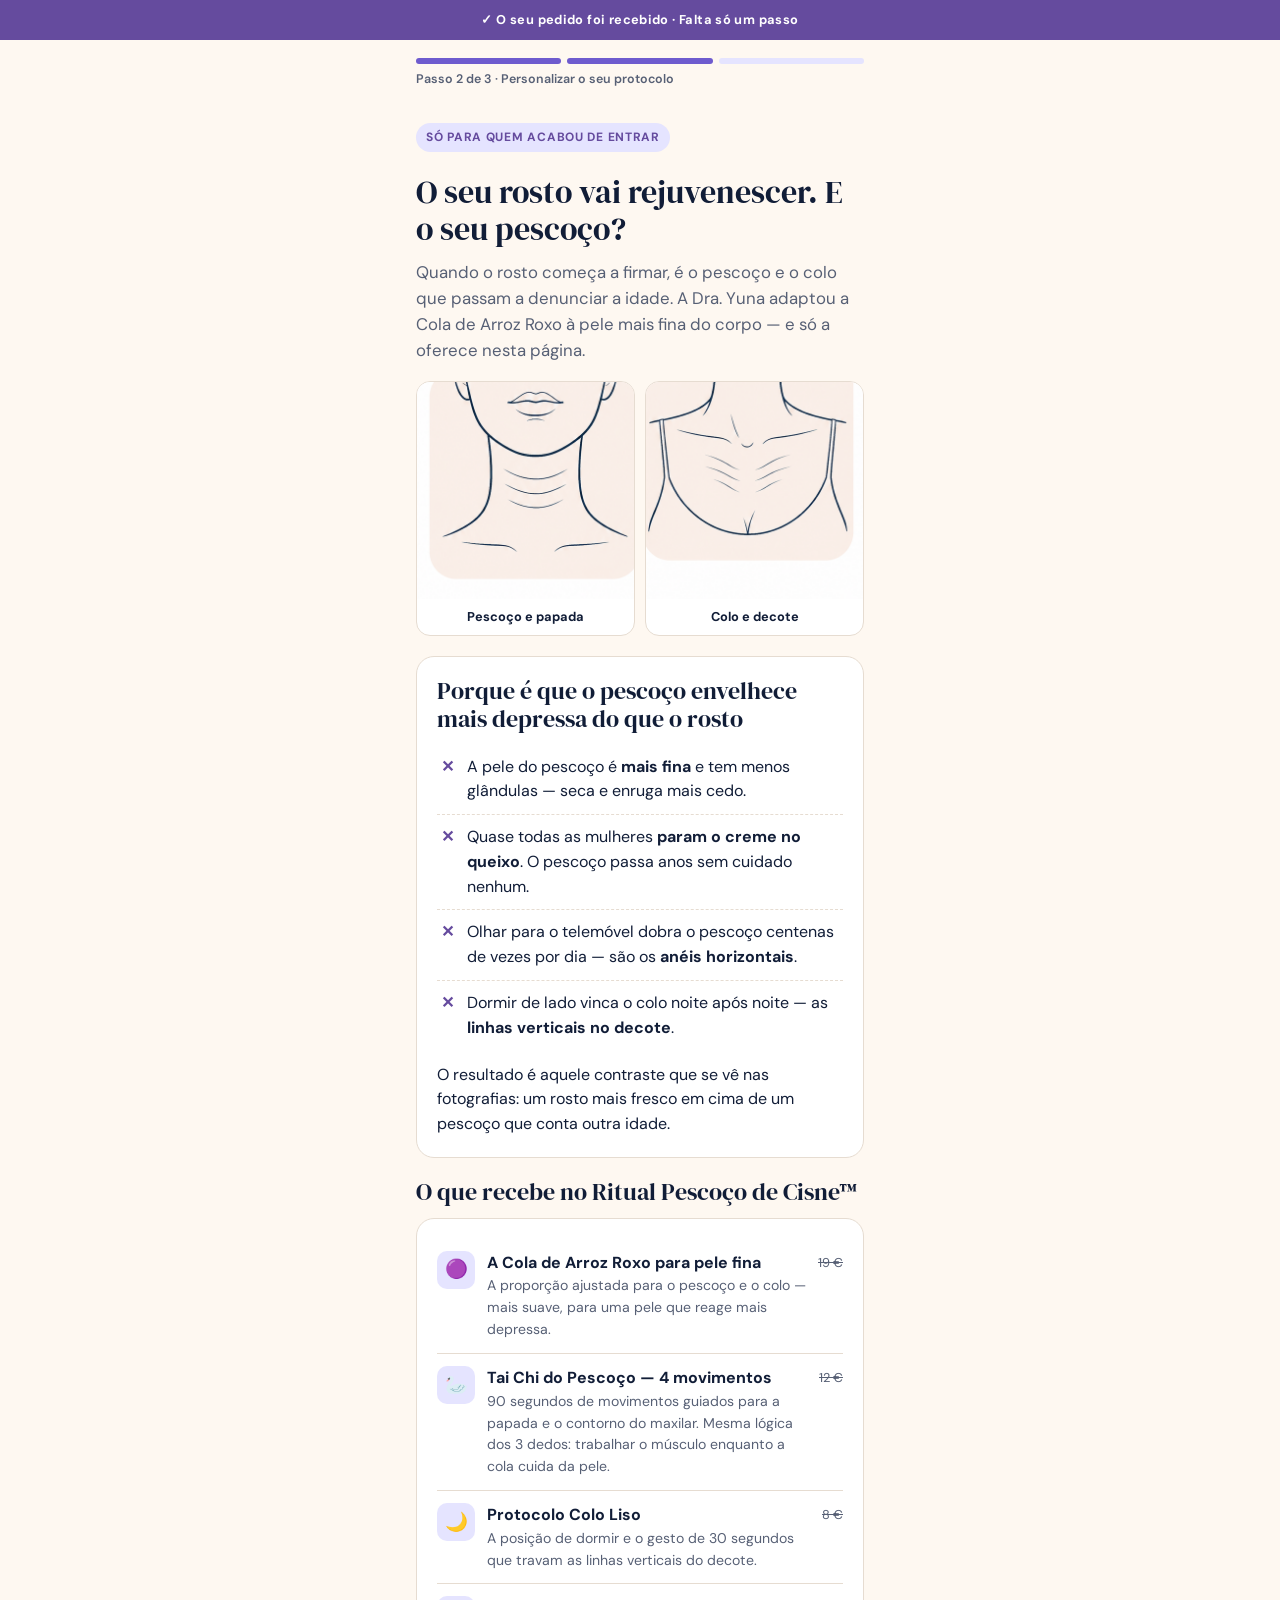
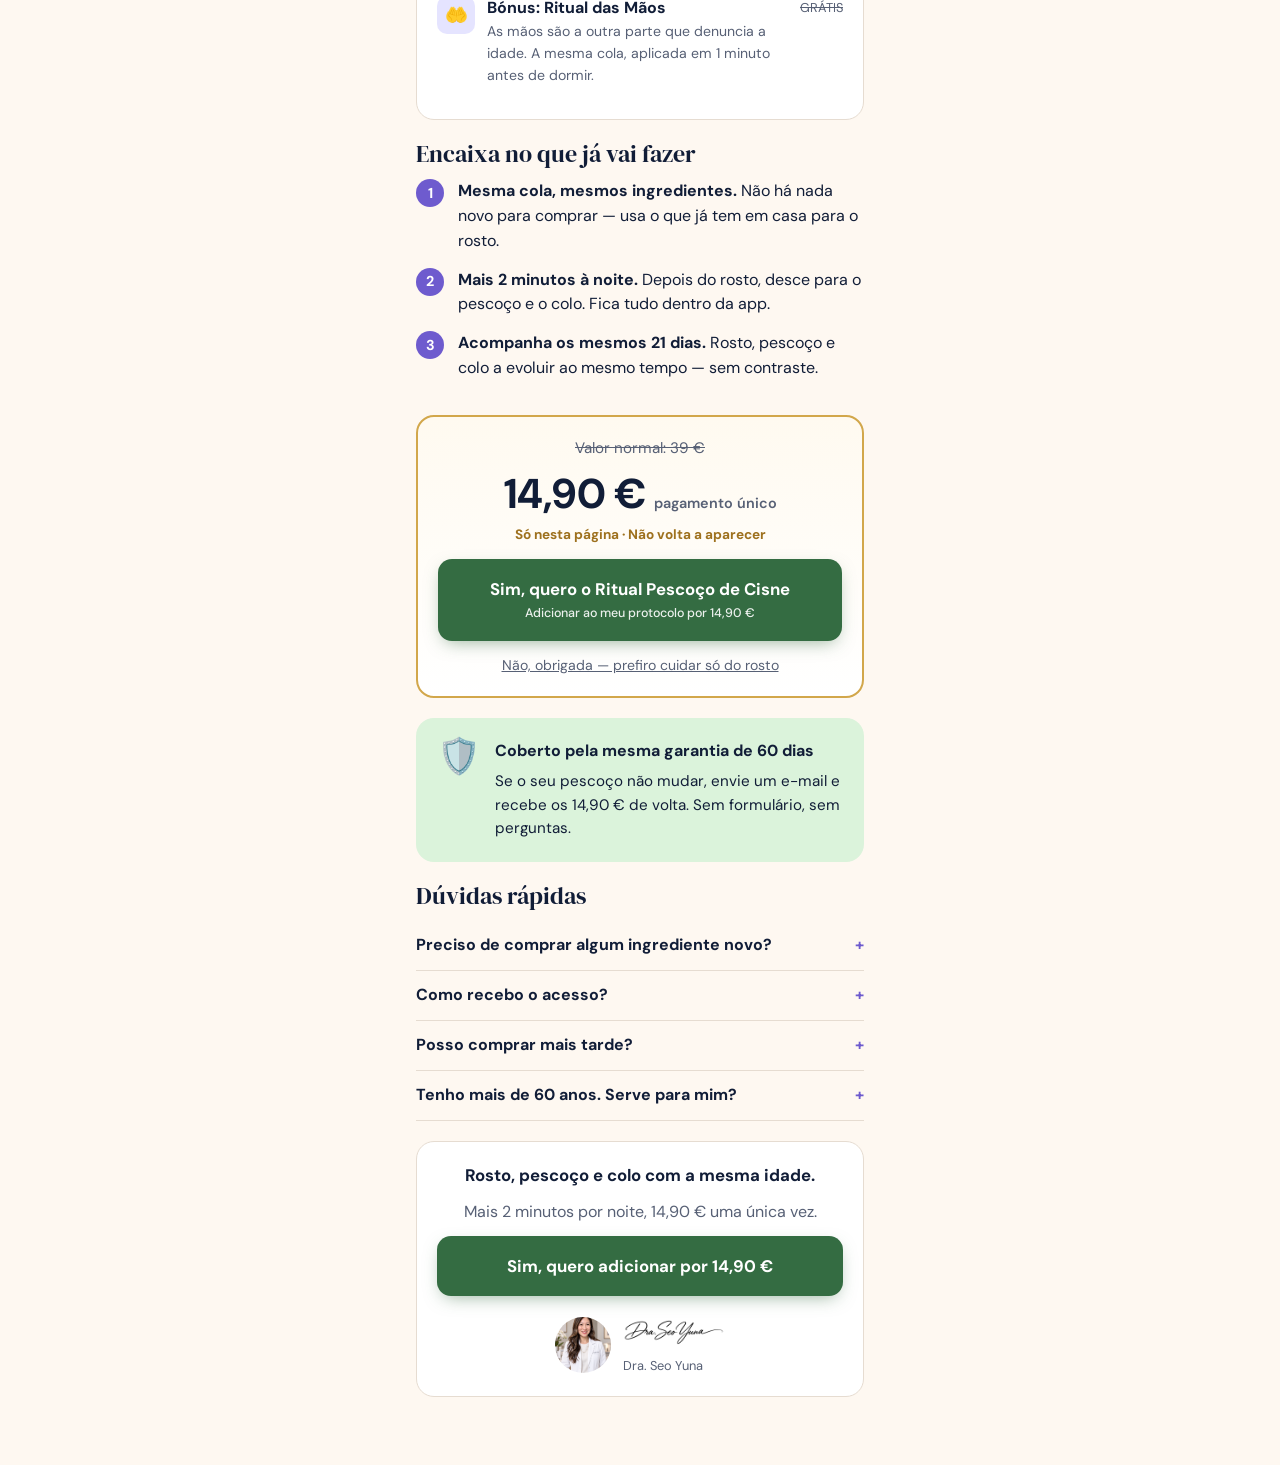
==== upsell/index.html @ 006aa86d "Funil Pele de Pêssego (Portugal): preços em euro, pixel, UTMify, upsell e obrigado Co-Authored-By: C" ====
<!DOCTYPE html>
<html lang="pt-PT">
<head>
  <meta charset="utf-8">
  <meta name="viewport" content="width=device-width, initial-scale=1">
  <title>Ritual Pescoço de Cisne™ | Pele de Pêssego™</title>
  <meta name="robots" content="noindex">
  <link rel="icon" href="/favicon.ico" type="image/x-icon">
  <script src="https://cdn.utmify.com.br/scripts/utms/latest.js" async defer></script>
  <!-- Meta Pixel Code -->
  <script>
  !function(f,b,e,v,n,t,s)
  {if(f.fbq)return;n=f.fbq=function(){n.callMethod?
  n.callMethod.apply(n,arguments):n.queue.push(arguments)};
  if(!f._fbq)f._fbq=n;n.push=n;n.loaded=!0;n.version='2.0';
  n.queue=[];t=b.createElement(e);t.async=!0;
  t.src=v;s=b.getElementsByTagName(e)[0];
  s.parentNode.insertBefore(t,s)}(window, document,'script',
  'https://connect.facebook.net/en_US/fbevents.js');
  fbq('init', '1110951577989683');
  fbq('track', 'PageView');
  </script>
  <noscript><img height="1" width="1" style="display:none"
  src="https://www.facebook.com/tr?id=1110951577989683&ev=PageView&noscript=1"
  /></noscript>
  <!-- End Meta Pixel Code -->
  <link rel="preconnect" href="https://fonts.googleapis.com">
  <link rel="preconnect" href="https://fonts.gstatic.com" crossorigin>
  <link href="https://fonts.googleapis.com/css2?family=DM+Sans:wght@400;500;600;700&family=DM+Serif+Display&display=swap" rel="stylesheet">
  <style>
    *, *::before, *::after { box-sizing: border-box; margin: 0; padding: 0; }
    html { -webkit-font-smoothing: antialiased; }
    :root {
      --bg: oklch(98.2% .012 72);
      --card: #fff;
      --ink: oklch(23.5% .052 264);
      --muted: oklch(49% .035 267);
      --border: oklch(90% .018 72);
      --primary: oklch(55% .17 287);
      --plum: oklch(48% .13 296);
      --lilac: oklch(93% .045 287);
      --gold: oklch(75% .12 84);
      --gold-deep: oklch(58% .11 78);
      --success: oklch(48% .09 150);
      --success-soft: oklch(94% .04 145);
    }
    body { font-family: 'DM Sans', sans-serif; background: var(--bg); color: var(--ink); line-height: 1.55; }
    .wrap { max-width: 480px; margin: 0 auto; padding: 0 16px 48px; }
    h1, h2 { font-family: 'DM Serif Display', serif; font-weight: 400; line-height: 1.15; }
    h1 { font-size: 2rem; margin: 22px 0 12px; }
    h2 { font-size: 1.5rem; margin-bottom: 12px; }
    p { margin-bottom: 12px; }
    strong { font-weight: 700; }

    .topbar { background: var(--plum); color: #fff; text-align: center; font-size: .8rem; font-weight: 700; letter-spacing: .03em; padding: 10px 16px; }
    .steps { display: flex; gap: 6px; margin-top: 18px; }
    .steps span { flex: 1; height: 6px; border-radius: 99px; background: var(--primary); }
    .steps span.off { background: var(--lilac); }
    .steps-label { font-size: .78rem; color: var(--muted); margin-top: 6px; font-weight: 600; }

    .eyebrow { display: inline-block; margin-top: 22px; background: var(--lilac); color: var(--plum); font-size: .75rem; font-weight: 700; text-transform: uppercase; letter-spacing: .06em; padding: 5px 10px; border-radius: 99px; }
    .lead { font-size: 1.05rem; color: var(--muted); }

    .duo { display: grid; grid-template-columns: 1fr 1fr; gap: 10px; margin: 18px 0; }
    .duo figure { background: var(--card); border: 1px solid var(--border); border-radius: 14px; overflow: hidden; text-align: center; }
    .duo img { width: 100%; aspect-ratio: 1; object-fit: cover; display: block; }
    .duo figcaption { font-size: .8rem; font-weight: 700; padding: 8px; }

    .card { background: var(--card); border: 1px solid var(--border); border-radius: 18px; padding: 20px; margin: 20px 0; }
    .why li { list-style: none; padding: 10px 0 10px 30px; position: relative; border-bottom: 1px dashed var(--border); }
    .why li:last-child { border-bottom: 0; }
    .why li::before { content: "✕"; position: absolute; left: 4px; top: 10px; color: var(--plum); font-weight: 700; }

    .items { list-style: none; }
    .items li { display: flex; gap: 12px; padding: 12px 0; border-bottom: 1px solid var(--border); }
    .items li:last-child { border-bottom: 0; }
    .items .ico { flex: none; width: 38px; height: 38px; border-radius: 10px; background: var(--lilac); display: grid; place-items: center; font-size: 1.15rem; }
    .items b { display: block; }
    .items small { color: var(--muted); font-size: .88rem; display: block; }
    .items .val { margin-left: auto; flex: none; font-size: .8rem; color: var(--muted); text-decoration: line-through; padding-top: 2px; }

    .how { counter-reset: n; list-style: none; }
    .how li { counter-increment: n; position: relative; padding: 0 0 14px 42px; }
    .how li::before { content: counter(n); position: absolute; left: 0; top: 0; width: 28px; height: 28px; border-radius: 50%; background: var(--primary); color: #fff; font-weight: 700; display: grid; place-items: center; font-size: .9rem; }

    .price { text-align: center; border: 2px solid var(--gold); background: linear-gradient(180deg, #fffaf0, #fff); }
    .price .from { color: var(--muted); text-decoration: line-through; font-size: .95rem; }
    .price .now { font-size: 2.6rem; font-weight: 700; line-height: 1.1; margin: 4px 0; }
    .price .now small { font-size: .9rem; font-weight: 600; color: var(--muted); }
    .price .note { font-size: .85rem; color: var(--gold-deep); font-weight: 700; margin: 6px 0 14px; }

    .btn { display: block; width: 100%; text-align: center; text-decoration: none; background: var(--success); color: #fff; font-weight: 700; font-size: 1.05rem; padding: 17px 16px; border-radius: 14px; border: 0; cursor: pointer; box-shadow: 0 6px 18px -6px oklch(48% .09 150 / .55); animation: pulse 2.2s ease-in-out infinite; }
    .btn:hover { filter: brightness(1.06); }
    @keyframes pulse { 0%, 100% { transform: scale(1); } 50% { transform: scale(1.025); } }
    .btn-sub { display: block; font-size: .78rem; font-weight: 500; opacity: .9; margin-top: 2px; }
    .no { display: block; text-align: center; margin-top: 14px; color: var(--muted); font-size: .88rem; text-decoration: underline; }

    .guarantee { display: flex; gap: 14px; align-items: flex-start; background: var(--success-soft); border-color: transparent; }
    .guarantee .seal { flex: none; font-size: 2.2rem; line-height: 1; }

    .faq details { border-bottom: 1px solid var(--border); padding: 12px 0; }
    .faq summary { font-weight: 700; cursor: pointer; list-style: none; }
    .faq summary::after { content: "+"; float: right; color: var(--primary); }
    .faq details[open] summary::after { content: "–"; }
    .faq details p { margin: 8px 0 0; color: var(--muted); font-size: .95rem; }

    .sign { display: flex; gap: 12px; align-items: center; margin-top: 8px; }
    .sign img.dra { width: 56px; height: 56px; border-radius: 50%; object-fit: cover; }
    .sign img.ass { height: 34px; }
    .sign small { color: var(--muted); display: block; font-size: .8rem; }
  </style>
</head>
<body>
  <div class="topbar">✓ O seu pedido foi recebido · Falta só um passo</div>

  <main class="wrap">
    <div class="steps"><span></span><span></span><span class="off"></span></div>
    <p class="steps-label">Passo 2 de 3 · Personalizar o seu protocolo</p>

    <span class="eyebrow">Só para quem acabou de entrar</span>
    <h1>O seu rosto vai rejuvenescer. E o seu pescoço?</h1>
    <p class="lead">Quando o rosto começa a firmar, é o pescoço e o colo que passam a denunciar a idade. A Dra. Yuna adaptou a Cola de Arroz Roxo à pele mais fina do corpo — e só a oferece nesta página.</p>

    <div class="duo">
      <figure><img src="/imagens/area-pescoco.png" alt="Pescoço"><figcaption>Pescoço e papada</figcaption></figure>
      <figure><img src="/imagens/area-colo.png" alt="Colo"><figcaption>Colo e decote</figcaption></figure>
    </div>

    <section class="card">
      <h2>Porque é que o pescoço envelhece mais depressa do que o rosto</h2>
      <ul class="why">
        <li>A pele do pescoço é <strong>mais fina</strong> e tem menos glândulas — seca e enruga mais cedo.</li>
        <li>Quase todas as mulheres <strong>param o creme no queixo</strong>. O pescoço passa anos sem cuidado nenhum.</li>
        <li>Olhar para o telemóvel dobra o pescoço centenas de vezes por dia — são os <strong>anéis horizontais</strong>.</li>
        <li>Dormir de lado vinca o colo noite após noite — as <strong>linhas verticais no decote</strong>.</li>
      </ul>
      <p style="margin:12px 0 0">O resultado é aquele contraste que se vê nas fotografias: um rosto mais fresco em cima de um pescoço que conta outra idade.</p>
    </section>

    <h2>O que recebe no Ritual Pescoço de Cisne™</h2>
    <section class="card" style="margin-top:0">
      <ul class="items">
        <li><span class="ico">🟣</span><div><b>A Cola de Arroz Roxo para pele fina</b><small>A proporção ajustada para o pescoço e o colo — mais suave, para uma pele que reage mais depressa.</small></div><span class="val">19 €</span></li>
        <li><span class="ico">🦢</span><div><b>Tai Chi do Pescoço — 4 movimentos</b><small>90 segundos de movimentos guiados para a papada e o contorno do maxilar. Mesma lógica dos 3 dedos: trabalhar o músculo enquanto a cola cuida da pele.</small></div><span class="val">12 €</span></li>
        <li><span class="ico">🌙</span><div><b>Protocolo Colo Liso</b><small>A posição de dormir e o gesto de 30 segundos que travam as linhas verticais do decote.</small></div><span class="val">8 €</span></li>
        <li><span class="ico">🤲</span><div><b>Bónus: Ritual das Mãos</b><small>As mãos são a outra parte que denuncia a idade. A mesma cola, aplicada em 1 minuto antes de dormir.</small></div><span class="val">GRÁTIS</span></li>
      </ul>
    </section>

    <h2>Encaixa no que já vai fazer</h2>
    <ol class="how">
      <li><strong>Mesma cola, mesmos ingredientes.</strong> Não há nada novo para comprar — usa o que já tem em casa para o rosto.</li>
      <li><strong>Mais 2 minutos à noite.</strong> Depois do rosto, desce para o pescoço e o colo. Fica tudo dentro da app.</li>
      <li><strong>Acompanha os mesmos 21 dias.</strong> Rosto, pescoço e colo a evoluir ao mesmo tempo — sem contraste.</li>
    </ol>

    <section class="card price" id="oferta">
      <p class="from">Valor normal: 39 €</p>
      <p class="now">14,90 € <small>pagamento único</small></p>
      <p class="note">Só nesta página · Não volta a aparecer</p>
      <a class="btn" id="sim" href="#">Sim, quero o Ritual Pescoço de Cisne<span class="btn-sub">Adicionar ao meu protocolo por 14,90 €</span></a>
      <a class="no" id="nao" href="/obrigado/">Não, obrigada — prefiro cuidar só do rosto</a>
    </section>

    <section class="card guarantee">
      <div class="seal">🛡️</div>
      <div>
        <b>Coberto pela mesma garantia de 60 dias</b>
        <p style="margin:6px 0 0;font-size:.95rem">Se o seu pescoço não mudar, envie um e-mail e recebe os 14,90 € de volta. Sem formulário, sem perguntas.</p>
      </div>
    </section>

    <section class="faq">
      <h2>Dúvidas rápidas</h2>
      <details><summary>Preciso de comprar algum ingrediente novo?</summary><p>Não. O Ritual Pescoço de Cisne usa a mesma Cola de Arroz Roxo do seu protocolo, só numa proporção mais suave.</p></details>
      <details><summary>Como recebo o acesso?</summary><p>Fica disponível na mesma app, junto do seu protocolo do rosto. Não precisa de fazer mais nada.</p></details>
      <details><summary>Posso comprar mais tarde?</summary><p>Este valor só existe nesta página, para quem acabou de entrar no protocolo. Depois de sair, o Ritual Pescoço de Cisne fica ao preço normal.</p></details>
      <details><summary>Tenho mais de 60 anos. Serve para mim?</summary><p>Sim. Foi pensado para a pele madura — por isso a proporção é mais suave do que a do rosto.</p></details>
    </section>

    <section class="card" style="text-align:center">
      <p style="font-weight:700;font-size:1.05rem">Rosto, pescoço e colo com a mesma idade.</p>
      <p style="color:var(--muted)">Mais 2 minutos por noite, 14,90 € uma única vez.</p>
      <a class="btn" href="#oferta" onclick="document.getElementById('sim').click();return false;">Sim, quero adicionar por 14,90 €</a>
      <div class="sign" style="justify-content:center;text-align:left;margin-top:18px">
        <img class="dra" src="/imagens/dra-seo-yuna.png" alt="Dra. Seo Yuna">
        <div><img class="ass" src="/imagens/assinatura-dra-yuna-v3.png" alt="Assinatura da Dra. Seo Yuna"><small>Dra. Seo Yuna</small></div>
      </div>
    </section>
  </main>

  <script>
    // PENDENTE: colocar aqui o link do checkout do upsell (14,90 €), em euro.
    var CHECKOUT_UPSELL = "";

    function comUtms(url) {
      if (!location.search) return url;
      return url + (url.indexOf("?") > -1 ? "&" : "?") + location.search.slice(1);
    }

    document.getElementById("sim").addEventListener("click", function (e) {
      e.preventDefault();
      if (window.fbq) fbq("track", "InitiateCheckout", { value: 14.9, currency: "EUR", content_name: "Ritual Pescoco de Cisne" });
      if (!CHECKOUT_UPSELL) { alert("Checkout do upsell ainda não configurado."); return; }
      location.href = comUtms(CHECKOUT_UPSELL);
    });

    var nao = document.getElementById("nao");
    nao.href = comUtms(nao.getAttribute("href"));
  </script>
</body>
</html>
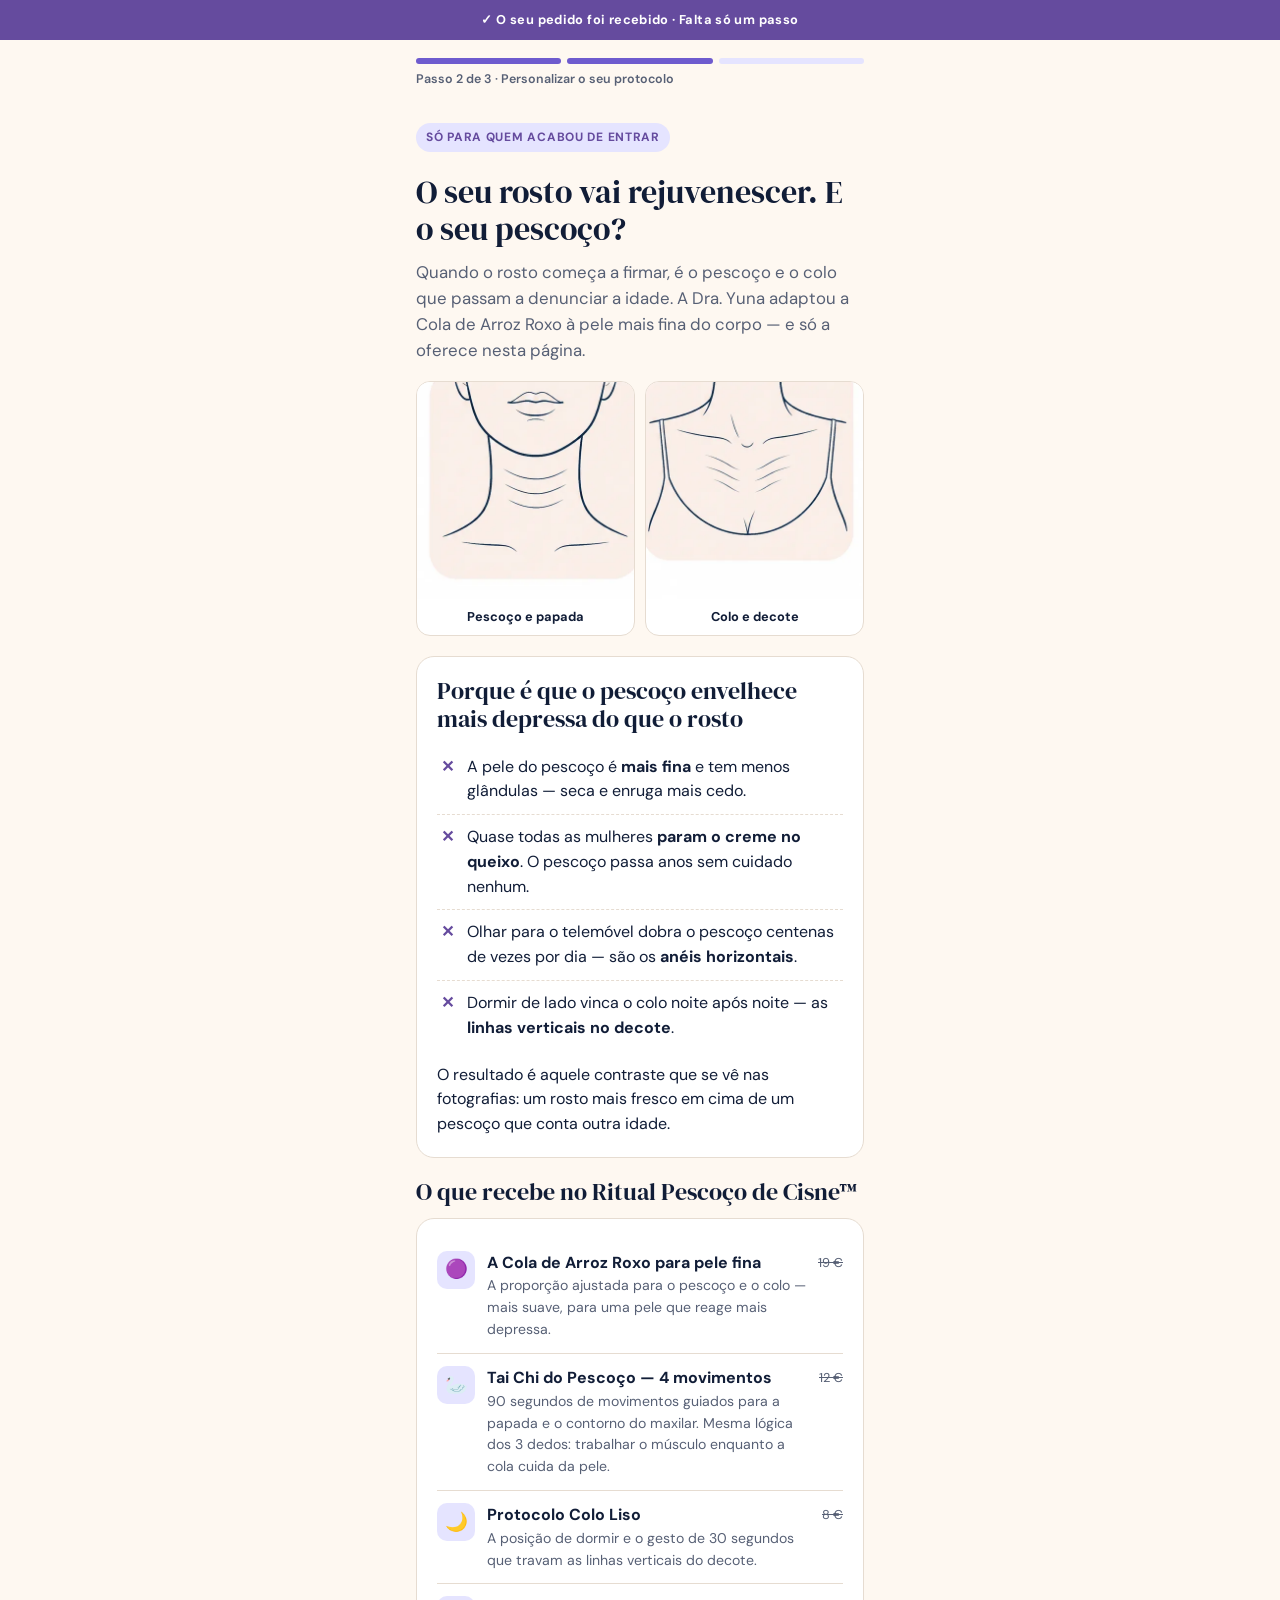
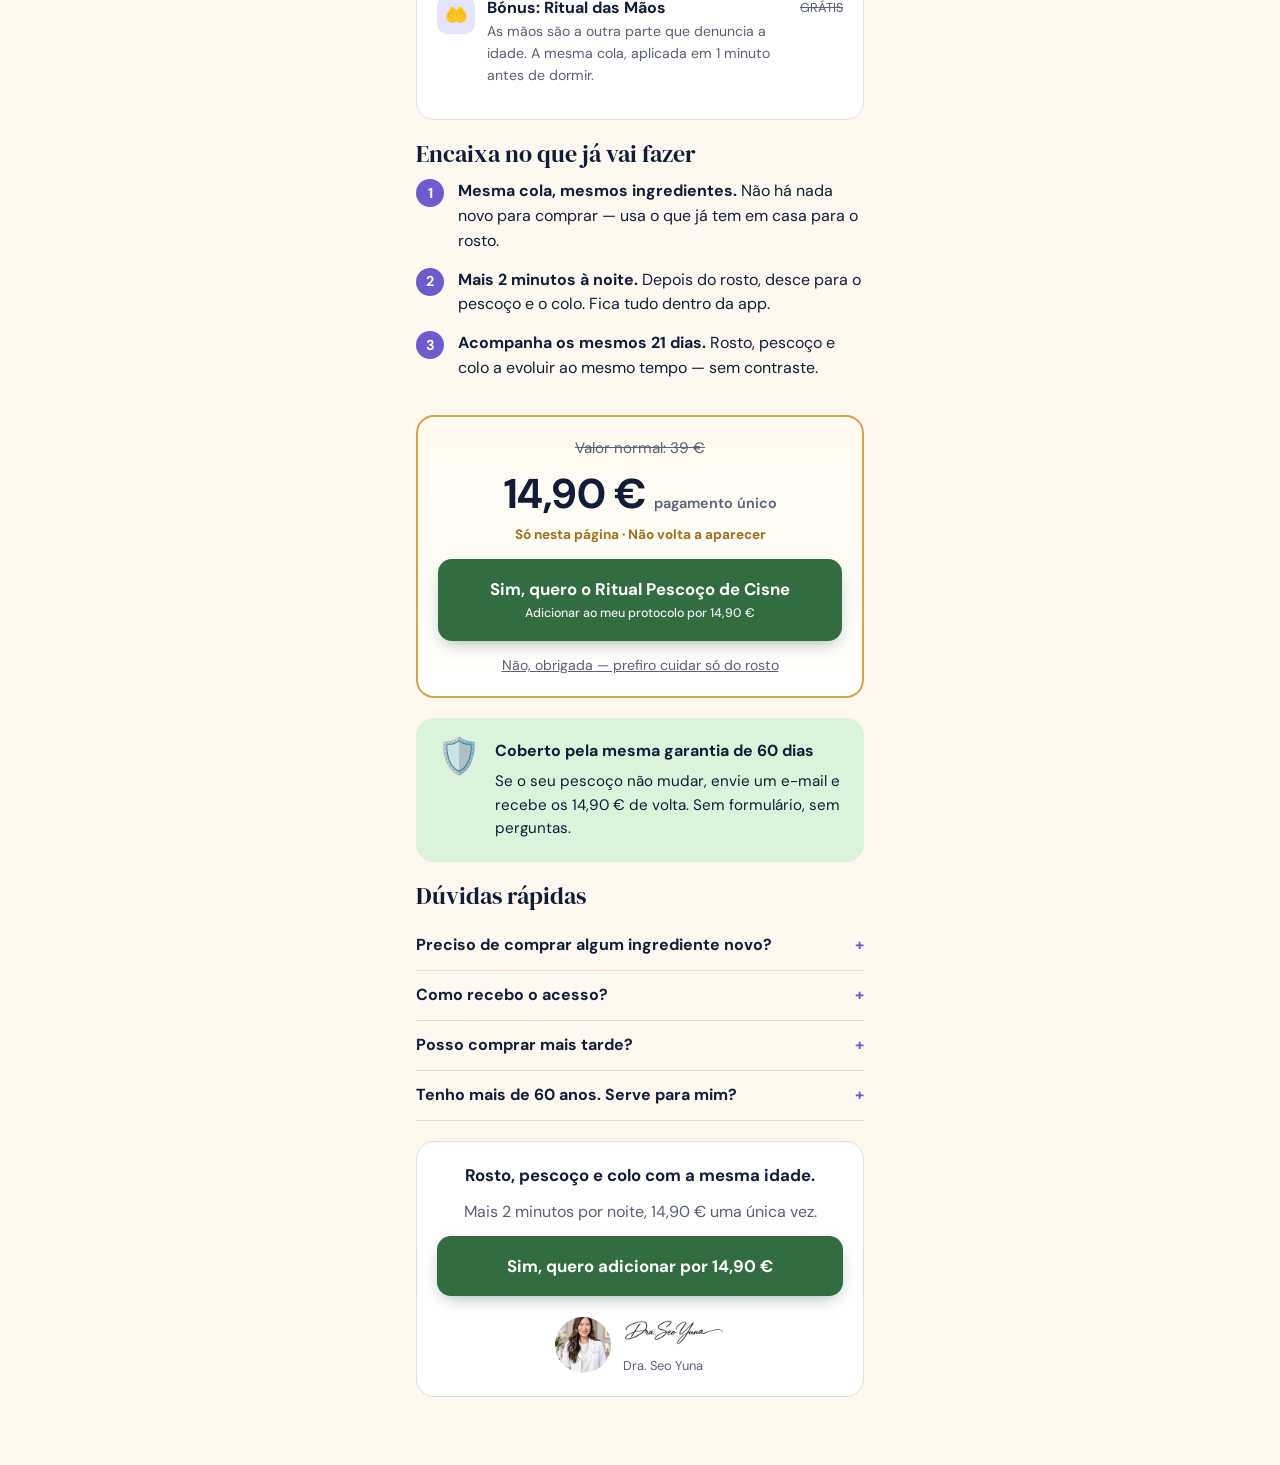
==== commit e26dab67: "Checkout KorexPay e imagens em WebP Co-Authored-By: Claude Opus 5.5 <noreply@anthropic.com>" ====
--- a/upsell/index.html
+++ b/upsell/index.html
@@ -122,8 +122,8 @@
     <p class="lead">Quando o rosto começa a firmar, é o pescoço e o colo que passam a denunciar a idade. A Dra. Yuna adaptou a Cola de Arroz Roxo à pele mais fina do corpo — e só a oferece nesta página.</p>
 
     <div class="duo">
-      <figure><img src="/imagens/area-pescoco.png" alt="Pescoço"><figcaption>Pescoço e papada</figcaption></figure>
-      <figure><img src="/imagens/area-colo.png" alt="Colo"><figcaption>Colo e decote</figcaption></figure>
+      <figure><img src="/imagens/area-pescoco.webp" alt="Pescoço"><figcaption>Pescoço e papada</figcaption></figure>
+      <figure><img src="/imagens/area-colo.webp" alt="Colo"><figcaption>Colo e decote</figcaption></figure>
     </div>
 
     <section class="card">
@@ -183,8 +183,8 @@
       <p style="color:var(--muted)">Mais 2 minutos por noite, 14,90 € uma única vez.</p>
       <a class="btn" href="#oferta" onclick="document.getElementById('sim').click();return false;">Sim, quero adicionar por 14,90 €</a>
       <div class="sign" style="justify-content:center;text-align:left;margin-top:18px">
-        <img class="dra" src="/imagens/dra-seo-yuna.png" alt="Dra. Seo Yuna">
-        <div><img class="ass" src="/imagens/assinatura-dra-yuna-v3.png" alt="Assinatura da Dra. Seo Yuna"><small>Dra. Seo Yuna</small></div>
+        <img class="dra" src="/imagens/dra-seo-yuna.webp" alt="Dra. Seo Yuna">
+        <div><img class="ass" src="/imagens/assinatura-dra-yuna-v3.webp" alt="Assinatura da Dra. Seo Yuna"><small>Dra. Seo Yuna</small></div>
       </div>
     </section>
   </main>
